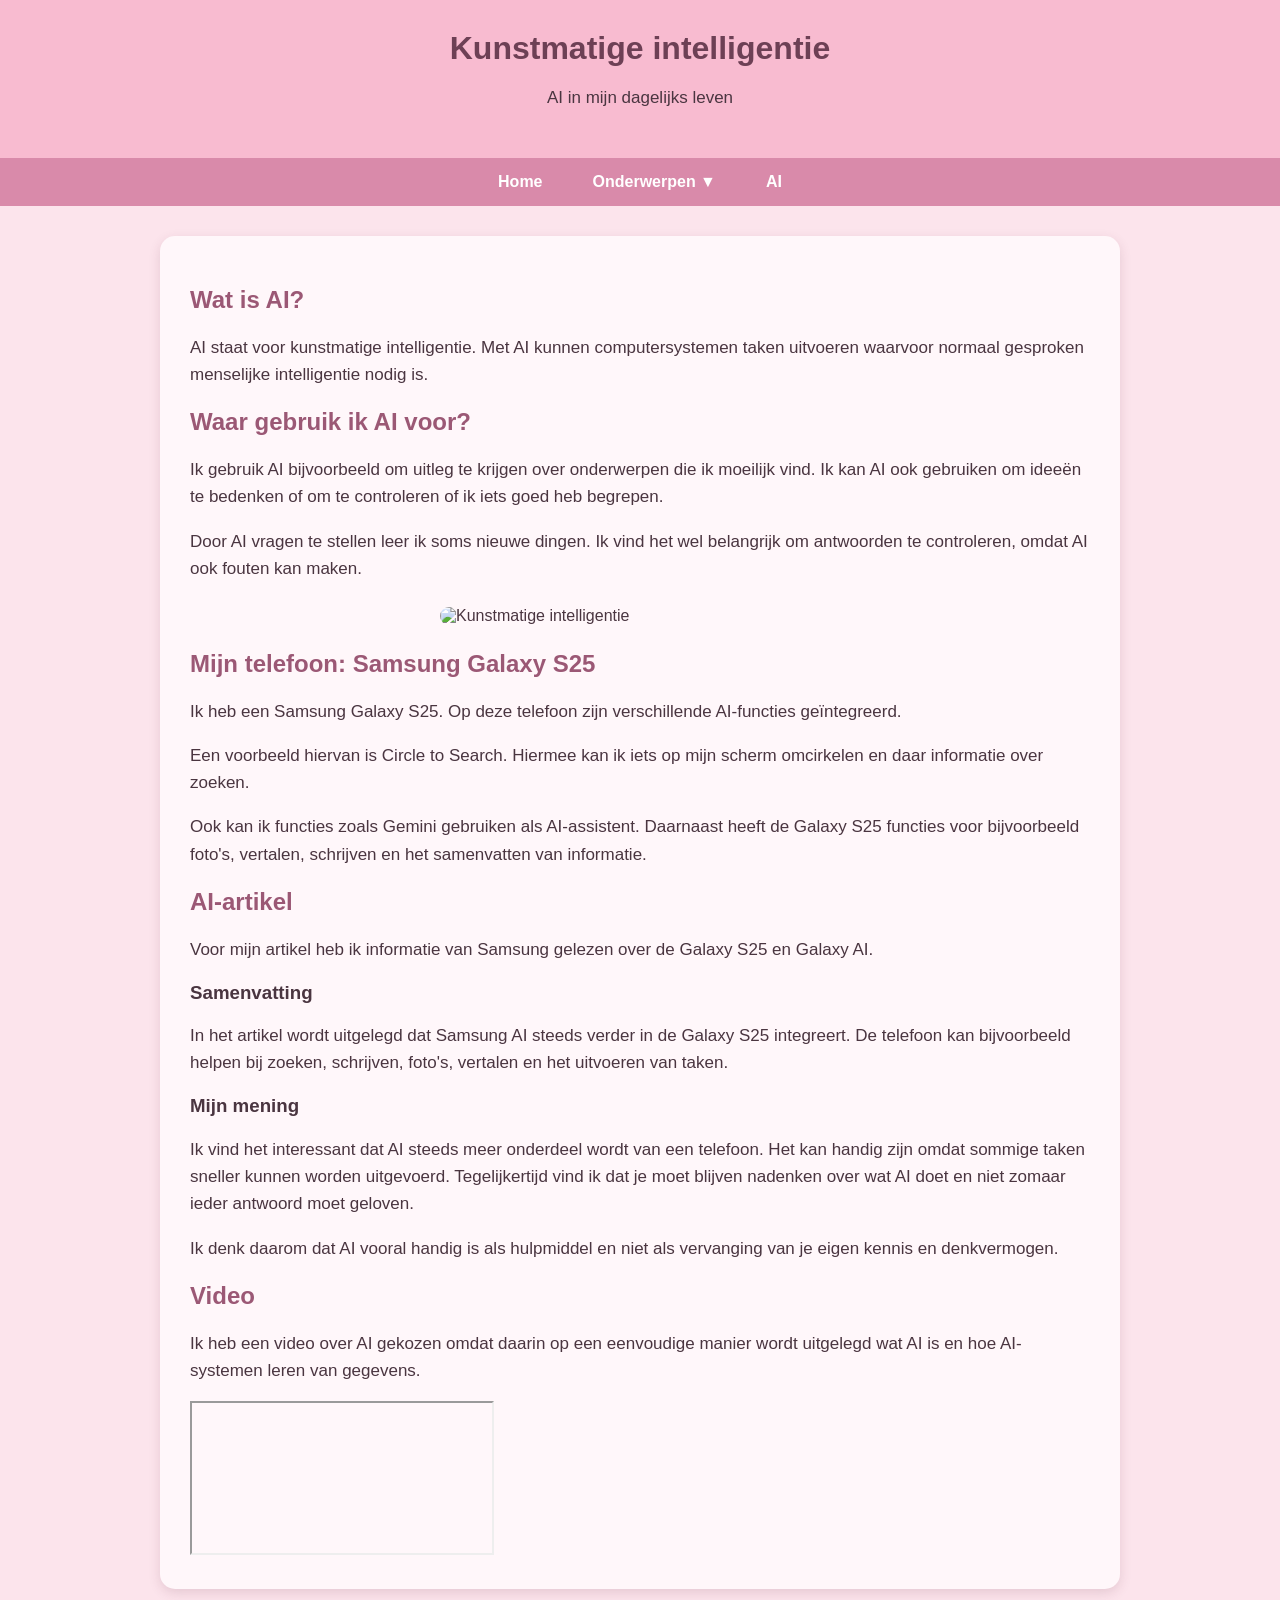
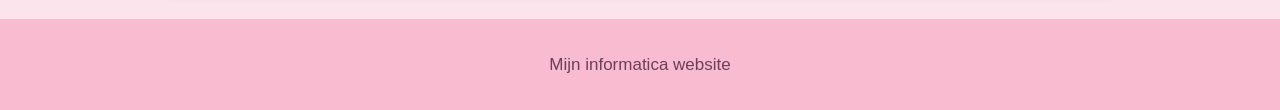
==== ai.html @ 492fc899 "weer files veranderd" ====
<!DOCTYPE html>
<html lang="nl">

<head>
    <meta charset="utf-8">
    <title>Kunstmatige intelligentie</title>

    <!-- Dit koppelt mijn CSS-bestand aan deze pagina -->
    <link rel="stylesheet" type="text/css" href="opmaak.css">
</head>

<body>

    <!-- Titel van de pagina -->
    <header>
        <h1>Kunstmatige intelligentie</h1>
        <p>AI in mijn dagelijks leven</p>
    </header>


    <!-- Navigatiemenu -->
    <nav>
        <ul>

            <li>
                <a href="index.html">Home</a>
            </li>

            <li class="dropdown">
                <a href="#">Onderwerpen ▼</a>

                <ul class="dropdown-inhoud">

                    <li>
                        <a href="invoer-verwerking-uitvoer.html">
                            Invoer - verwerking - uitvoer
                        </a>
                    </li>

                    <li>
                        <a href="binairstelsel.html">
                            Binair stelsel
                        </a>
                    </li>

                    <li>
                        <a href="kleurmodellen.html">
                            Kleurmodellen
                        </a>
                    </li>

                    <li>
                        <a href="compressie.html">
                            Compressie
                        </a>
                    </li>

                </ul>
            </li>

            <li>
                <a href="ai.html">AI</a>
            </li>

        </ul>
    </nav>


    <main>

        <h2>Wat is AI?</h2>

        <p>
            AI staat voor kunstmatige intelligentie. Met AI kunnen
            computersystemen taken uitvoeren waarvoor normaal gesproken
            menselijke intelligentie nodig is.
        </p>


        <h2>Waar gebruik ik AI voor?</h2>

        <p>
            Ik gebruik AI bijvoorbeeld om uitleg te krijgen over
            onderwerpen die ik moeilijk vind. Ik kan AI ook gebruiken
            om ideeën te bedenken of om te controleren of ik iets
            goed heb begrepen.
        </p>

        <p>
            Door AI vragen te stellen leer ik soms nieuwe dingen.
            Ik vind het wel belangrijk om antwoorden te controleren,
            omdat AI ook fouten kan maken.
        </p>


        <!-- Afbeelding bij AI -->
        <img class="onderwerp-afbeelding"
             src="afbeeldingen/ai.jpg"
             alt="Kunstmatige intelligentie">


        <h2>Mijn telefoon: Samsung Galaxy S25</h2>

        <p>
            Ik heb een Samsung Galaxy S25. Op deze telefoon zijn
            verschillende AI-functies geïntegreerd.
        </p>

        <p>
            Een voorbeeld hiervan is Circle to Search. Hiermee kan
            ik iets op mijn scherm omcirkelen en daar informatie
            over zoeken.
        </p>

        <p>
            Ook kan ik functies zoals Gemini gebruiken als
            AI-assistent. Daarnaast heeft de Galaxy S25 functies
            voor bijvoorbeeld foto's, vertalen, schrijven en
            het samenvatten van informatie.
        </p>


        <h2>AI-artikel</h2>

        <p>
            Voor mijn artikel heb ik informatie van Samsung gelezen
            over de Galaxy S25 en Galaxy AI.
        </p>

        <h3>Samenvatting</h3>

        <p>
            In het artikel wordt uitgelegd dat Samsung AI steeds
            verder in de Galaxy S25 integreert. De telefoon kan
            bijvoorbeeld helpen bij zoeken, schrijven, foto's,
            vertalen en het uitvoeren van taken.
        </p>

        <h3>Mijn mening</h3>

        <p>
            Ik vind het interessant dat AI steeds meer onderdeel
            wordt van een telefoon. Het kan handig zijn omdat
            sommige taken sneller kunnen worden uitgevoerd.
            Tegelijkertijd vind ik dat je moet blijven nadenken
            over wat AI doet en niet zomaar ieder antwoord moet
            geloven.
        </p>

        <p>
            Ik denk daarom dat AI vooral handig is als hulpmiddel
            en niet als vervanging van je eigen kennis en
            denkvermogen.
        </p>


        <h2>Video</h2>

        <p>
            Ik heb een video over AI gekozen omdat daarin op een
            eenvoudige manier wordt uitgelegd wat AI is en hoe
            AI-systemen leren van gegevens.
        </p>


        <!--
        Ik heb deze video bekeken voordat ik hem aan mijn website toevoeg.
        De video legt AI uit met algoritmen, data en neurale netwerken.
        -->
        <div class="video">
            <iframe
                src="https://www.youtube.com/embed/zFPvVY2nvao"
                title="Hoe werkt AI?"
                allowfullscreen>
            </iframe>
        </div>

    </main>


    <footer>
        <p>Mijn informatica website</p>
    </footer>

</body>
</html>
---- opmaak.css ----
/* =========================================
   ALGEMENE OPMAAK
   ========================================= */

/* De achtergrond en standaardtekst van de website */
body {
    background-color: #fce4ec;
    color: #4a3540;
    font-family: Verdana, Arial, sans-serif;
    margin: 0;
}


/* =========================================
   HEADER
   ========================================= */

/* De bovenkant van iedere pagina */
header {
    background-color: #f8bbd0;
    text-align: center;
    padding: 30px;
}


/* De grote titel */
h1 {
    color: #6d4055;
    margin: 0 0 10px 0;
}


/* De kleinere titels */
h2 {
    color: #9b5875;
}


/* =========================================
   MENU
   ========================================= */

/* De achtergrond van het menu */
nav {
    background-color: #d98aaa;
}


/* De lijst van het hoofdmenu */
nav > ul {
    list-style-type: none;
    margin: 0;
    padding: 0;

    /* Hierdoor staan Home en Onderwerpen naast elkaar */
    display: flex;

    /* Het menu staat in het midden */
    justify-content: center;
}


/* Ieder onderdeel van het menu */
nav li {
    position: relative;
}


/* De links van het menu */
nav a {
    display: block;
    color: white;
    text-decoration: none;
    padding: 15px 25px;
    font-weight: bold;
}


/* Kleur wanneer je met de muis over een menu-link gaat */
nav a:hover {
    background-color: #b96789;
}


/* =========================================
   DROPDOWNMENU
   ========================================= */

/* Het dropdownmenu is standaard verborgen */
.dropdown-inhoud {
    display: none;

    /* Het menu komt onder het hoofdmenu */
    position: absolute;

    background-color: #d98aaa;

    /* Breedte van het dropdownmenu */
    min-width: 200px;

    padding: 0;
    margin: 0;

    /* Het menu komt boven andere elementen te staan */
    z-index: 10;
}


/* Het dropdownmenu verschijnt wanneer je eroverheen gaat */
.dropdown:hover .dropdown-inhoud {
    display: block;
}


/* De onderdelen van het dropdownmenu */
.dropdown-inhoud li {
    width: 100%;
}


/* De links in het dropdownmenu */
.dropdown-inhoud a {
    padding: 12px 18px;
}


/* Hoverkleur van de dropdownlinks */
.dropdown-inhoud a:hover {
    background-color: #b96789;
}


/* =========================================
   HOOFDINHOUD
   ========================================= */

/* Het witte vlak waarin de tekst staat */
main {
    background-color: #fff7fa;

    /* Maximale breedte */
    max-width: 900px;

    /* Zet het vlak in het midden */
    margin: 30px auto;

    /* Ruimte rondom de tekst */
    padding: 30px;

    /* Afgeronde hoeken */
    border-radius: 15px;

    /* Lichte schaduw */
    box-shadow: 0 4px 12px rgba(100, 50, 70, 0.15);
}


/* Tekst in paragrafen */
p {
    font-size: 17px;
    line-height: 1.6;
}


/* =========================================
   AFBEELDINGEN
   ========================================= */

/* Afbeelding op de homepage */
.homepage-afbeelding {
    display: block;

    width: 250px;
    height: auto;

    /* Afbeelding in het midden */
    margin: 25px auto;

    /* Afgeronde hoeken */
    border-radius: 12px;
}


/* Afbeeldingen op de onderwerp-pagina's */
.onderwerp-afbeelding {
    display: block;

    max-width: 400px;
    height: auto;

    /* Afbeelding in het midden */
    margin: 25px auto;

    border-radius: 12px;
}


/* Voorbeeld van een binaire berekening */
.voorbeeld {
    background-color: #f8d5e2;
    padding: 15px;
    border-radius: 10px;
    text-align: center;
    font-weight: bold;
}


/* =========================================
   FOOTER
   ========================================= */

/* De onderkant van de website */
footer {
    background-color: #f8bbd0;
    color: #6d4055;
    text-align: center;
    padding: 15px;
    margin-top: 30px;
}
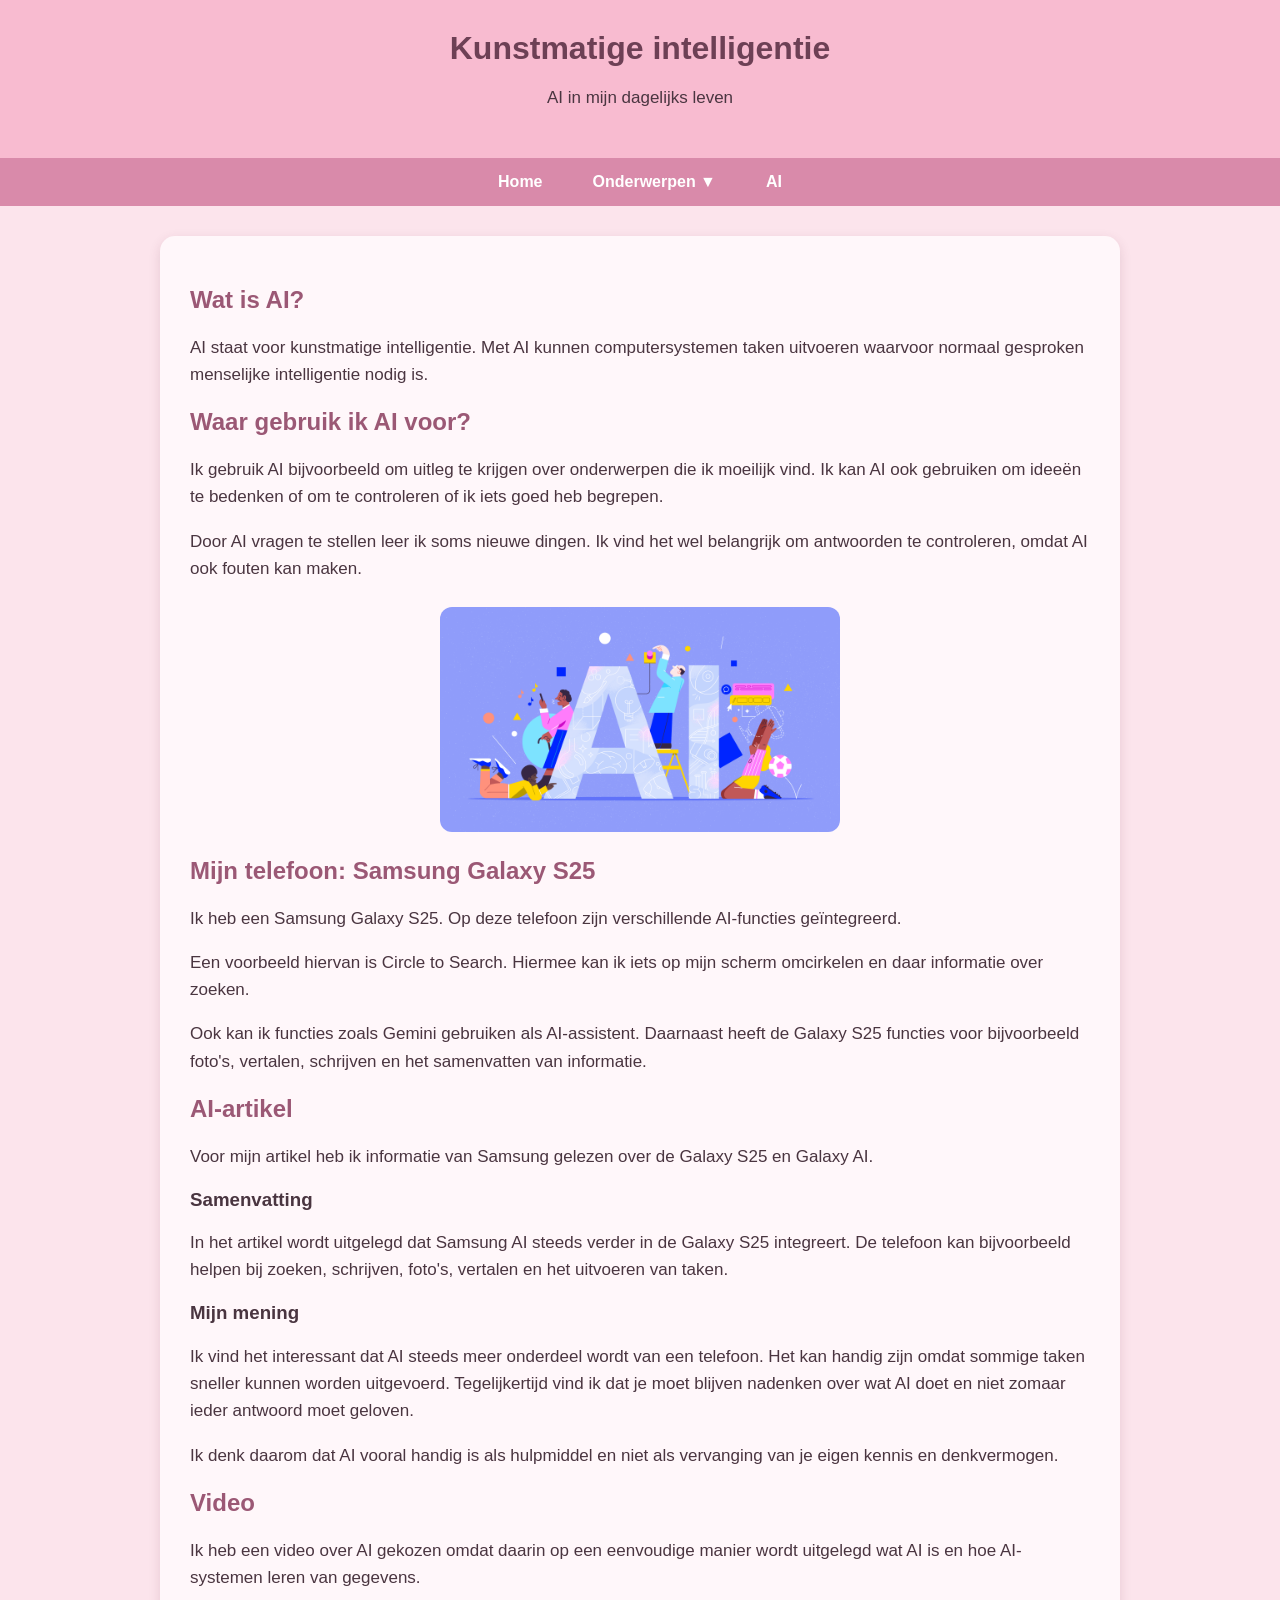
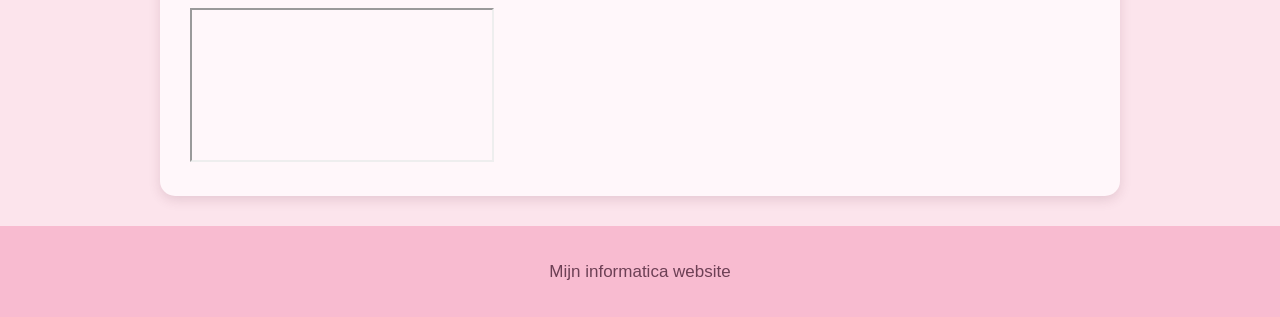
==== commit a868c457: "afbeelding in ai pagina" ====
--- a/ai.html
+++ b/ai.html
@@ -95,7 +95,7 @@
 
         <!-- Afbeelding bij AI -->
         <img class="onderwerp-afbeelding"
-             src="afbeeldingen/ai.jpg"
+             src="COVER.png"
              alt="Kunstmatige intelligentie">
 
 
